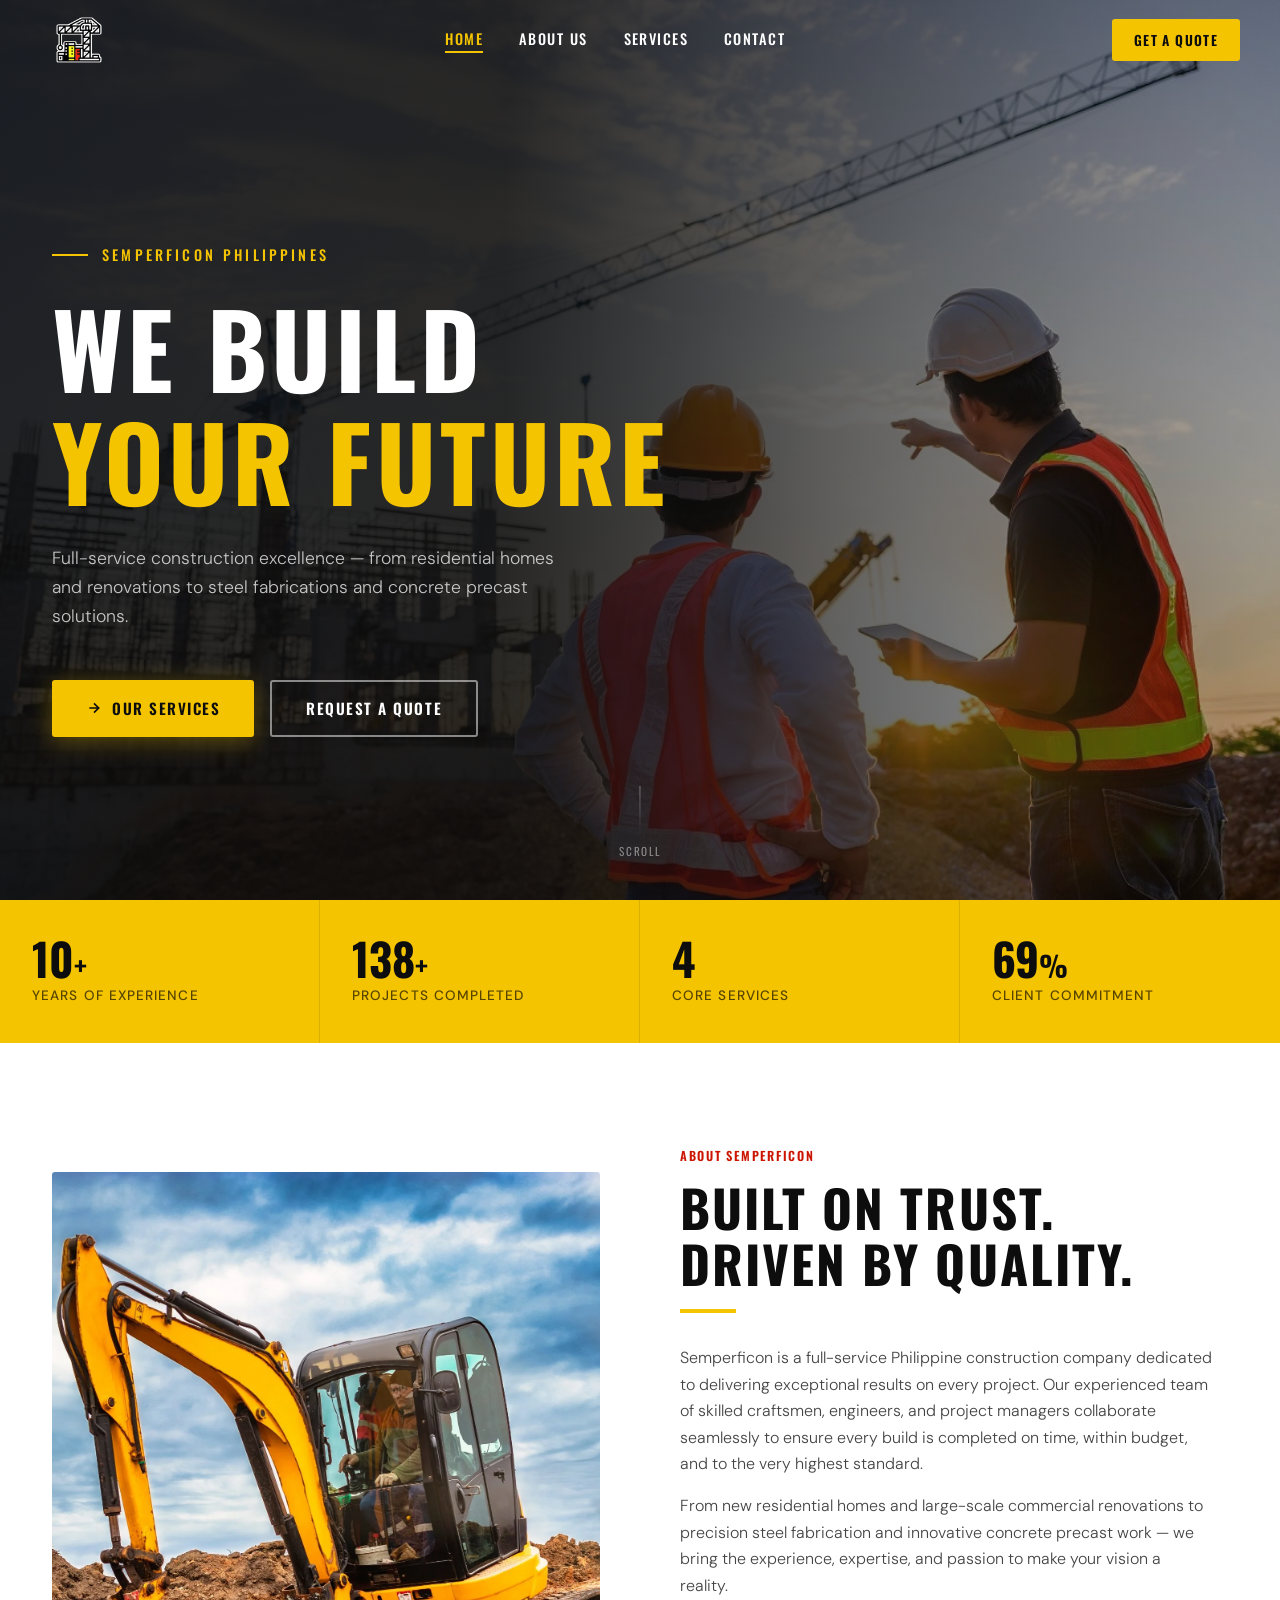
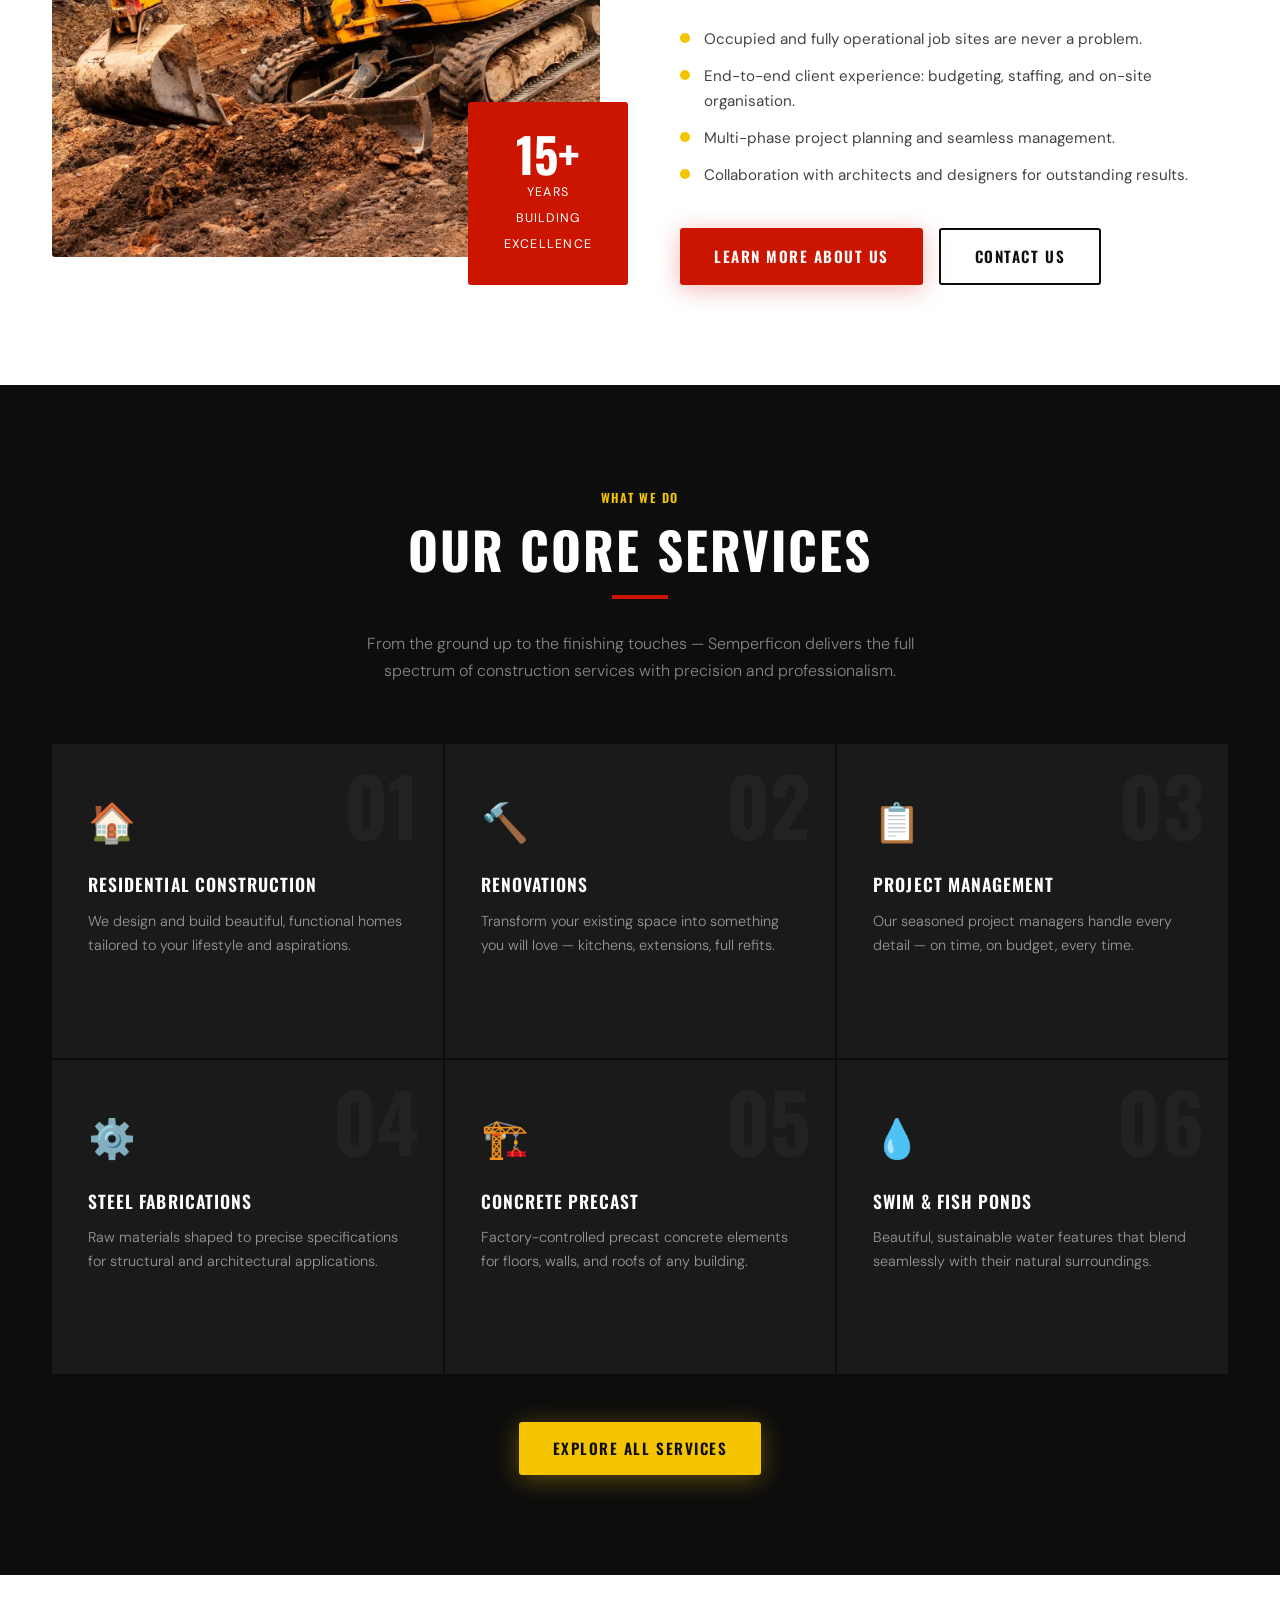
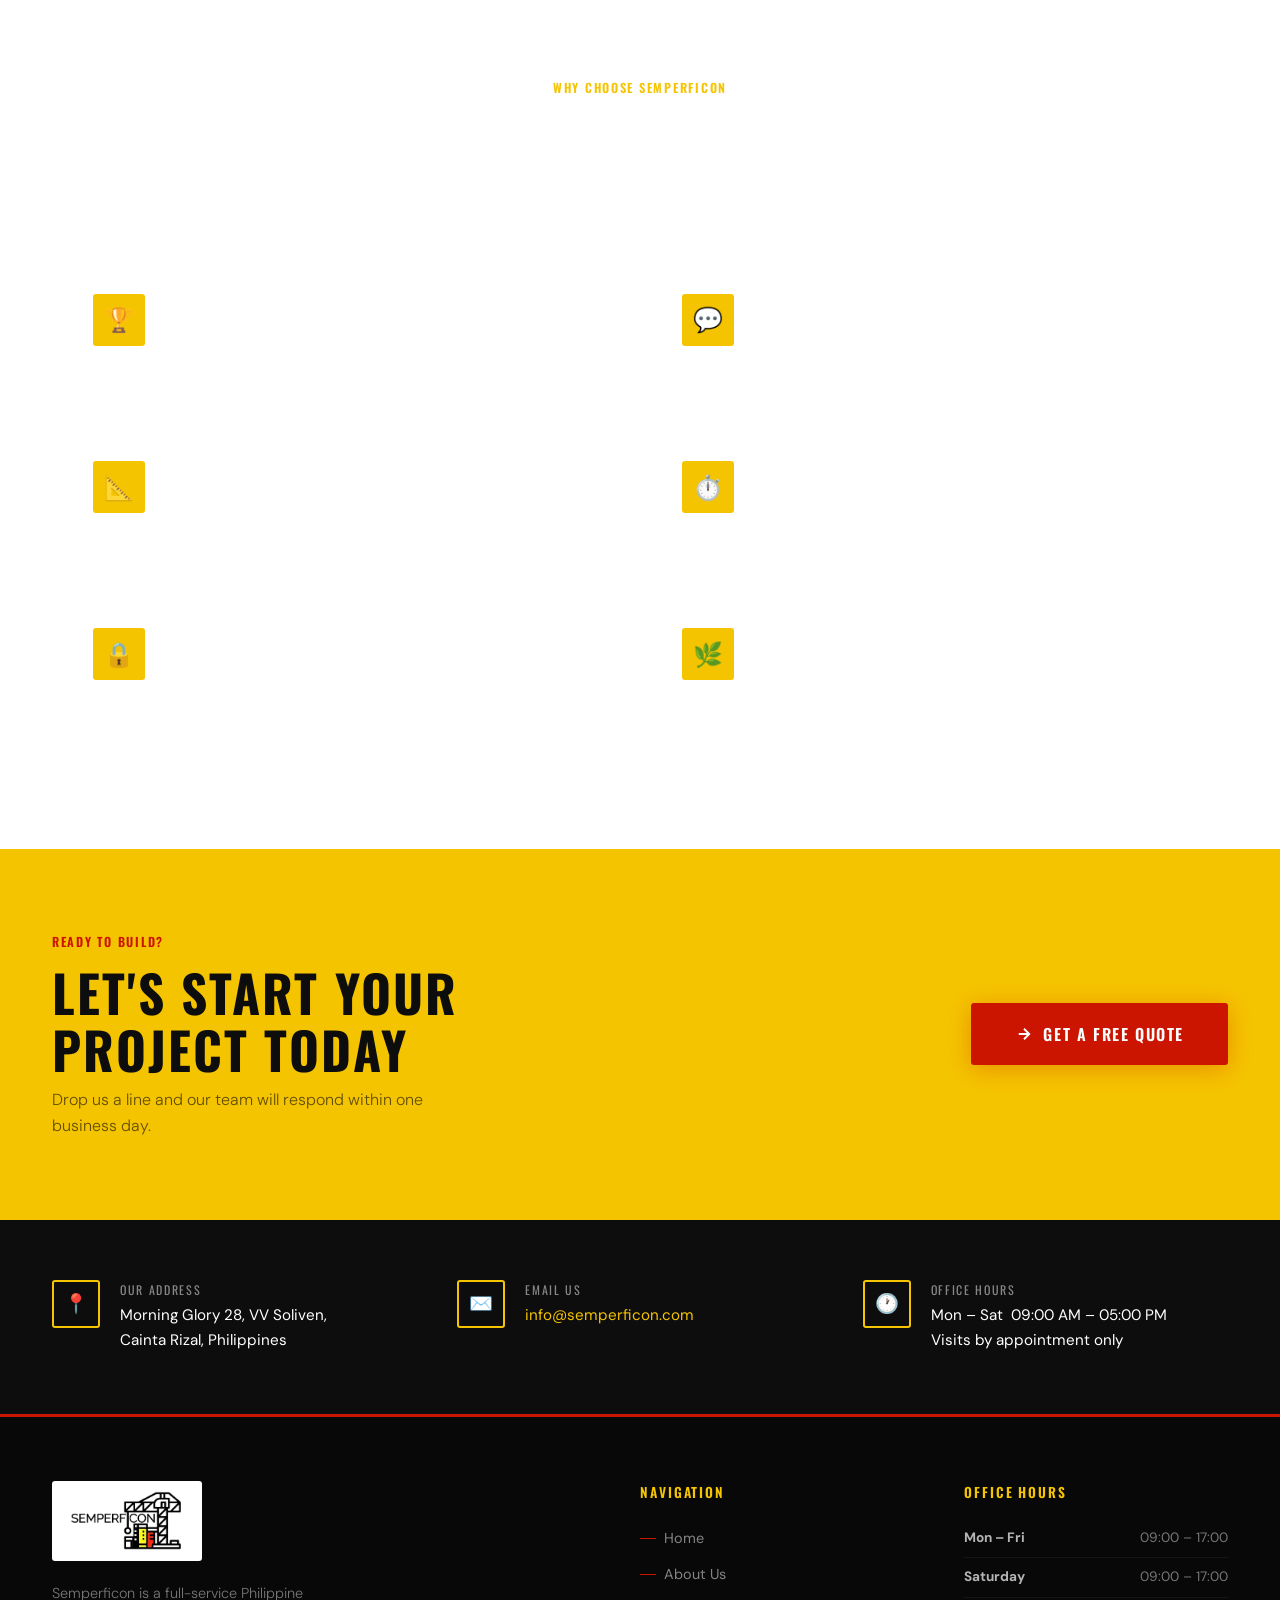
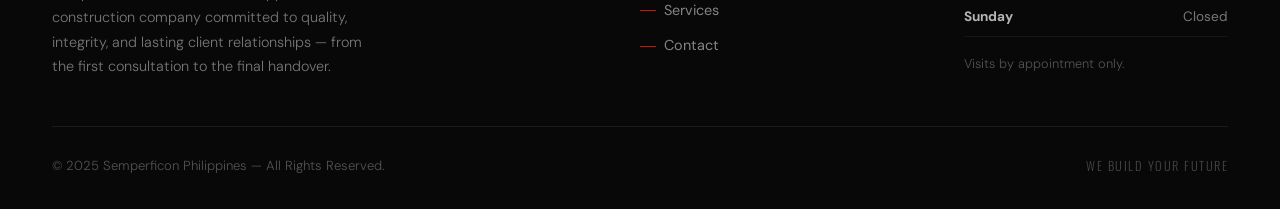
==== index.html @ f9b581bf "update" ====
<!DOCTYPE html>
<html lang="en">
<head>
  <meta charset="UTF-8" />
  <meta name="viewport" content="width=device-width, initial-scale=1.0" />
  <title>Semperficon — We Build Your Future</title>
  <meta name="description" content="Semperficon is a full-service construction company in the Philippines, specialising in residential construction, renovations, steel fabrications, concrete precast, and project management." />
    <link rel="icon" type="image/x-icon" href="assets/logo-small-black.png">
    <link rel="stylesheet" href="css/style.css" />
</head>
<body>

  <!-- ═══════════════════════════════════════════════════════
       NAVIGATION
  ════════════════════════════════════════════════════════ -->
  <nav class="nav" id="nav">
    <div class="nav__inner">
      <a href="index.html" class="nav__logo-wrap" aria-label="Semperficon Home">
        <img src="assets/logo.png" alt="Semperficon Logo" class="nav__logo" />
      </a>
      <ul class="nav__links">
        <li><a href="index.html"    class="nav__link active">Home</a></li>
        <li><a href="about.html"    class="nav__link">About Us</a></li>
        <li><a href="services.html" class="nav__link">Services</a></li>
        <li><a href="contact.html"  class="nav__link">Contact</a></li>
      </ul>
      <a href="contact.html" class="nav__cta">Get a Quote</a>
      <button class="nav__hamburger" aria-label="Toggle menu">
        <span></span><span></span><span></span>
      </button>
    </div>
  </nav>

  <!-- Mobile menu -->
  <div class="nav__mobile">
    <a href="index.html"    class="nav__link">Home</a>
    <a href="about.html"    class="nav__link">About Us</a>
    <a href="services.html" class="nav__link">Services</a>
    <a href="contact.html"  class="nav__link">Contact</a>
    <a href="contact.html"  class="nav__cta">Get a Quote</a>
  </div>

  <!-- ═══════════════════════════════════════════════════════
       HERO
  ════════════════════════════════════════════════════════ -->
  <section class="hero" id="home">
    <div class="hero__accent"></div>
    <div class="hero__bg"></div>
    <div class="container hero__content">
      <p class="hero__eyebrow">Semperficon Philippines</p>
      <h1>We Build<br /><em>Your Future</em></h1>
      <p class="hero__sub">
        Full-service construction excellence — from residential homes and renovations
        to steel fabrications and concrete precast solutions.
      </p>
      <div class="hero__actions">
        <a href="services.html" class="btn btn--yellow">
          <svg width="16" height="16" viewBox="0 0 24 24" fill="none" stroke="currentColor" stroke-width="2.5"><path d="M5 12h14M12 5l7 7-7 7"/></svg>
          Our Services
        </a>
        <a href="contact.html" class="btn btn--outline">Request a Quote</a>
      </div>
    </div>
    <div class="hero__scroll">
      <div class="hero__scroll-line"></div>
      Scroll
    </div>
  </section>

  <!-- ═══════════════════════════════════════════════════════
       STATS BAR
  ════════════════════════════════════════════════════════ -->
  <div class="stats">
    <div class="stats__inner">
      <div class="stats__item">
        <div class="stats__num" data-count="15" data-suffix="+">15<span>+</span></div>
        <div class="stats__label">Years of Experience</div>
      </div>
      <div class="stats__item">
        <div class="stats__num" data-count="200" data-suffix="+">200<span>+</span></div>
        <div class="stats__label">Projects Completed</div>
      </div>
      <div class="stats__item">
        <div class="stats__num" data-count="6" data-suffix="">6<span></span></div>
        <div class="stats__label">Core Services</div>
      </div>
      <div class="stats__item">
        <div class="stats__num" data-count="100" data-suffix="%">100<span>%</span></div>
        <div class="stats__label">Client Commitment</div>
      </div>
    </div>
  </div>

  <!-- ═══════════════════════════════════════════════════════
       ABOUT INTRO
  ════════════════════════════════════════════════════════ -->
  <section class="section bg-white">
    <div class="container">
      <div class="about-intro">
        <div class="about-intro__img-wrap fade-up">
          <img
            src="assets/trust-quality.webp?w=700&q=80"
            alt="Semperficon construction site"
            class="about-intro__img"
          />
          <div class="about-intro__badge">
            <strong>15+</strong>
            <span>Years building excellence</span>
          </div>
        </div>
        <div class="about-intro__content fade-up fade-up-delay-2">
          <span class="label">About Semperficon</span>
          <h2>Built on Trust.<br />Driven by Quality.</h2>
          <div class="divider"></div>
          <p>
            Semperficon is a full-service Philippine construction company dedicated to delivering
            exceptional results on every project. Our experienced team of skilled craftsmen,
            engineers, and project managers collaborate seamlessly to ensure every build is
            completed on time, within budget, and to the very highest standard.
          </p>
          <p style="margin-top:16px;">
            From new residential homes and large-scale commercial renovations to precision steel
            fabrication and innovative concrete precast work — we bring the experience, expertise,
            and passion to make your vision a reality.
          </p>
          <ul class="about-intro__list">
            <li>Occupied and fully operational job sites are never a problem.</li>
            <li>End-to-end client experience: budgeting, staffing, and on-site organisation.</li>
            <li>Multi-phase project planning and seamless management.</li>
            <li>Collaboration with architects and designers for outstanding results.</li>
          </ul>
          <div style="margin-top:40px; display:flex; gap:16px; flex-wrap:wrap;">
            <a href="about.html" class="btn btn--red">Learn More About Us</a>
            <a href="contact.html" class="btn btn--outline-dark">Contact Us</a>
          </div>
        </div>
      </div>
    </div>
  </section>

  <!-- ═══════════════════════════════════════════════════════
       SERVICES PREVIEW
  ════════════════════════════════════════════════════════ -->
  <section class="section bg-black" id="services">
    <div class="container">
      <div class="text-center fade-up">
        <span class="label label--yellow">What We Do</span>
        <h2 class="text-white">Our Core Services</h2>
        <div class="divider divider--center" style="background:var(--red);"></div>
        <p style="max-width:560px; margin:0 auto; color:rgba(255,255,255,.5);">
          From the ground up to the finishing touches — Semperficon delivers the full
          spectrum of construction services with precision and professionalism.
        </p>
      </div>
      <div class="services-grid">
        <a href="services.html#residential" class="service-card fade-up fade-up-delay-1">
          <span class="service-card__num">01</span>
          <span class="service-card__icon">🏠</span>
          <h4>Residential Construction</h4>
          <p>We design and build beautiful, functional homes tailored to your lifestyle and aspirations.</p>
          <div class="service-card__arrow">View Service →</div>
        </a>
        <a href="services.html#renovations" class="service-card fade-up fade-up-delay-2">
          <span class="service-card__num">02</span>
          <span class="service-card__icon">🔨</span>
          <h4>Renovations</h4>
          <p>Transform your existing space into something you will love — kitchens, extensions, full refits.</p>
          <div class="service-card__arrow">View Service →</div>
        </a>
        <a href="services.html#management" class="service-card fade-up fade-up-delay-3">
          <span class="service-card__num">03</span>
          <span class="service-card__icon">📋</span>
          <h4>Project Management</h4>
          <p>Our seasoned project managers handle every detail — on time, on budget, every time.</p>
          <div class="service-card__arrow">View Service →</div>
        </a>
        <a href="services.html#steel" class="service-card fade-up fade-up-delay-1">
          <span class="service-card__num">04</span>
          <span class="service-card__icon">⚙️</span>
          <h4>Steel Fabrications</h4>
          <p>Raw materials shaped to precise specifications for structural and architectural applications.</p>
          <div class="service-card__arrow">View Service →</div>
        </a>
        <a href="services.html#precast" class="service-card fade-up fade-up-delay-2">
          <span class="service-card__num">05</span>
          <span class="service-card__icon">🏗️</span>
          <h4>Concrete Precast</h4>
          <p>Factory-controlled precast concrete elements for floors, walls, and roofs of any building.</p>
          <div class="service-card__arrow">View Service →</div>
        </a>
        <a href="services.html#ponds" class="service-card fade-up fade-up-delay-3">
          <span class="service-card__num">06</span>
          <span class="service-card__icon">💧</span>
          <h4>Swim &amp; Fish Ponds</h4>
          <p>Beautiful, sustainable water features that blend seamlessly with their natural surroundings.</p>
          <div class="service-card__arrow">View Service →</div>
        </a>
      </div>
      <div class="text-center" style="margin-top:48px;">
        <a href="services.html" class="btn btn--yellow">Explore All Services</a>
      </div>
    </div>
  </section>

  <!-- ═══════════════════════════════════════════════════════
       WHY CHOOSE US
  ════════════════════════════════════════════════════════ -->
  <section class="section why" id="why">
    <div class="why__bg"></div>
    <div class="container why__inner">
      <div class="text-center fade-up">
        <span class="label label--yellow">Why Choose Semperficon</span>
        <h2 class="text-white">The Semperficon Difference</h2>
        <div class="divider divider--center divider--white"></div>
      </div>
      <div class="why__grid">
        <div class="why__item fade-up fade-up-delay-1">
          <div class="why__icon">🏆</div>
          <div class="why__text">
            <h4>Proven Track Record</h4>
            <p>Over 15 years and 200+ successfully completed projects across the Philippines speak louder than any promise.</p>
          </div>
        </div>
        <div class="why__item fade-up fade-up-delay-2">
          <div class="why__icon">💬</div>
          <div class="why__text">
            <h4>Seamless Communication</h4>
            <p>We stay in constant contact from first consultation to final handover — you are never left in the dark.</p>
          </div>
        </div>
        <div class="why__item fade-up fade-up-delay-3">
          <div class="why__icon">📐</div>
          <div class="why__text">
            <h4>Design Collaboration</h4>
            <p>We work closely with your architects and designers to produce structures that are as beautiful as they are functional.</p>
          </div>
        </div>
        <div class="why__item fade-up fade-up-delay-4">
          <div class="why__icon">⏱️</div>
          <div class="why__text">
            <h4>On Time &amp; On Budget</h4>
            <p>Rigorous planning and project control means deadlines and budgets are targets we consistently hit.</p>
          </div>
        </div>
        <div class="why__item fade-up fade-up-delay-1">
          <div class="why__icon">🔒</div>
          <div class="why__text">
            <h4>Safety First, Always</h4>
            <p>Every site operates under strict safety protocols to protect our workers, clients, and the public at all times.</p>
          </div>
        </div>
        <div class="why__item fade-up fade-up-delay-2">
          <div class="why__icon">🌿</div>
          <div class="why__text">
            <h4>Sustainable Approach</h4>
            <p>We incorporate environmentally conscious practices and materials wherever possible for a better tomorrow.</p>
          </div>
        </div>
      </div>
    </div>
  </section>

  <!-- ═══════════════════════════════════════════════════════
       CTA BANNER
  ════════════════════════════════════════════════════════ -->
  <section class="cta-banner">
    <div class="container cta-banner__inner">
      <div class="fade-up">
        <span class="label" style="color:var(--red);">Ready to Build?</span>
        <h2>Let's Start Your<br />Project Today</h2>
        <p>Drop us a line and our team will respond within one business day.</p>
      </div>
      <div class="fade-up fade-up-delay-2">
        <a href="contact.html" class="btn btn--red" style="font-size:1rem; padding:18px 44px;">
          <svg width="18" height="18" viewBox="0 0 24 24" fill="none" stroke="currentColor" stroke-width="2.5"><path d="M5 12h14M12 5l7 7-7 7"/></svg>
          Get a Free Quote
        </a>
      </div>
    </div>
  </section>

  <!-- ═══════════════════════════════════════════════════════
       CONTACT STRIP
  ════════════════════════════════════════════════════════ -->
  <div class="contact-strip">
    <div class="container">
      <div class="contact-strip__grid">
        <div class="contact-strip__item fade-up">
          <div class="contact-strip__icon">📍</div>
          <div>
            <div class="contact-strip__label">Our Address</div>
            <div class="contact-strip__value">Morning Glory 28, VV Soliven,<br />Cainta Rizal, Philippines</div>
          </div>
        </div>
        <div class="contact-strip__item fade-up fade-up-delay-2">
          <div class="contact-strip__icon">✉️</div>
          <div>
            <div class="contact-strip__label">Email Us</div>
            <div class="contact-strip__value">
              <a href="mailto:info@semperficon.com" style="color:var(--yellow);">info@semperficon.com</a>
            </div>
          </div>
        </div>
        <div class="contact-strip__item fade-up fade-up-delay-4">
          <div class="contact-strip__icon">🕐</div>
          <div>
            <div class="contact-strip__label">Office Hours</div>
            <div class="contact-strip__value">Mon – Sat &nbsp;09:00 AM – 05:00 PM<br />Visits by appointment only</div>
          </div>
        </div>
      </div>
    </div>
  </div>

  <!-- ═══════════════════════════════════════════════════════
       FOOTER
  ════════════════════════════════════════════════════════ -->
  <footer class="footer">
    <div class="container">
      <div class="footer__main">
        <div>
          <div class="footer__logo-wrap">
              <img src="assets/logo-big-white.png" alt="Semperficon" class="footer__logo" />
          </div>
          <p class="footer__desc">
            Semperficon is a full-service Philippine construction company committed to quality,
            integrity, and lasting client relationships — from the first consultation to the
            final handover.
          </p>
        </div>
        <div>
          <div class="footer__heading">Navigation</div>
          <ul class="footer__links">
            <li><a href="index.html">Home</a></li>
            <li><a href="about.html">About Us</a></li>
            <li><a href="services.html">Services</a></li>
            <li><a href="contact.html">Contact</a></li>
          </ul>
        </div>
        <div>
          <div class="footer__heading">Office Hours</div>
          <div class="footer__hours">
            <div class="footer__hour-row"><strong>Mon – Fri</strong><span>09:00 – 17:00</span></div>
            <div class="footer__hour-row"><strong>Saturday</strong><span>09:00 – 17:00</span></div>
            <div class="footer__hour-row"><strong>Sunday</strong><span class="closed">Closed</span></div>
          </div>
          <p style="margin-top:16px; font-size:0.8rem; color:rgba(255,255,255,.3);">
            Visits by appointment only.
          </p>
        </div>
      </div>
      <div class="footer__bottom">
        <p class="footer__copy">© 2025 Semperficon Philippines — All Rights Reserved.</p>
        <p class="footer__tagline">We Build Your Future</p>
      </div>
    </div>
  </footer>

  <script src="js/script.js"></script>
</body>
</html>
---- css/style.css ----
/* ============================================================
   SEMPERFICON v4 — Global Stylesheet
   Color palette: Black · Yellow · Red
   ============================================================ */

@import url('https://fonts.googleapis.com/css2?family=Oswald:wght@400;500;600;700&family=DM+Sans:ital,wght@0,300;0,400;0,500;0,600;1,400&display=swap');

/* ── CSS Variables ─────────────────────────────────────────── */
:root {
  --black:      #0d0d0d;
  --black-soft: #1a1a1a;
  --yellow:     #f5c400;
  --yellow-dk:  #d4a800;
  --red:        #cc1500;
  --red-dk:     #aa1100;
  --white:      #ffffff;
  --off-white:  #f7f6f3;
  --gray-lt:    #ebebeb;
  --gray:       #888888;
  --gray-dk:    #444444;

  --font-head: 'Oswald', sans-serif;
  --font-body: 'DM Sans', sans-serif;

  --nav-h: 80px;
  --radius: 3px;
  --transition: 0.28s ease;
  --shadow: 0 8px 40px rgba(0,0,0,.13);
  --shadow-lg: 0 20px 60px rgba(0,0,0,.18);
}

/* ── Reset & Base ──────────────────────────────────────────── */
*, *::before, *::after { box-sizing: border-box; margin: 0; padding: 0; }
html { scroll-behavior: smooth; font-size: 16px; }
body {
  font-family: var(--font-body);
  color: var(--black);
  background: var(--white);
  line-height: 1.65;
  overflow-x: hidden;
}
img { display: block; max-width: 100%; }
a { color: inherit; text-decoration: none; }
ul { list-style: none; }
button { cursor: pointer; border: none; background: none; font-family: inherit; }

/* ── Typography ────────────────────────────────────────────── */
h1, h2, h3, h4, h5 {
  font-family: var(--font-head);
  text-transform: uppercase;
  letter-spacing: 0.04em;
  line-height: 1.1;
}
h1 { font-size: clamp(3rem, 8vw, 7rem); font-weight: 700; }
h2 { font-size: clamp(2rem, 4vw, 3.2rem); font-weight: 700; }
h3 { font-size: clamp(1.4rem, 2.5vw, 2rem); font-weight: 600; }
h4 { font-size: 1.15rem; font-weight: 600; }
p  { font-size: 1rem; font-weight: 300; color: var(--gray-dk); }

/* ── Utility ───────────────────────────────────────────────── */
.container {
  width: 100%;
  max-width: 1240px;
  margin: 0 auto;
  padding: 0 32px;
}
.section { padding: 100px 0; }
.section--sm { padding: 60px 0; }
.section--lg { padding: 140px 0; }
.bg-black   { background: var(--black); }
.bg-yellow  { background: var(--yellow); }
.bg-off     { background: var(--off-white); }
.text-white { color: var(--white) !important; }
.text-yellow{ color: var(--yellow) !important; }
.text-red   { color: var(--red) !important; }
.text-center{ text-align: center; }
.label {
  display: inline-block;
  font-family: var(--font-head);
  font-size: 0.78rem;
  font-weight: 600;
  letter-spacing: 0.14em;
  text-transform: uppercase;
  color: var(--red);
  margin-bottom: 12px;
}
.label--yellow { color: var(--yellow); }
.label--white  { color: rgba(255,255,255,.55); }
.divider {
  width: 56px;
  height: 4px;
  background: var(--yellow);
  display: block;
  margin: 18px 0 32px;
}
.divider--red   { background: var(--red); }
.divider--white { background: rgba(255,255,255,.35); }
.divider--center { margin-left: auto; margin-right: auto; }

/* ── Buttons ───────────────────────────────────────────────── */
.btn {
  display: inline-flex;
  align-items: center;
  gap: 10px;
  font-family: var(--font-head);
  font-size: 0.95rem;
  font-weight: 600;
  letter-spacing: 0.1em;
  text-transform: uppercase;
  padding: 14px 34px;
  border-radius: var(--radius);
  transition: transform var(--transition), box-shadow var(--transition), background var(--transition), color var(--transition);
}
.btn:hover { transform: translateY(-2px); }
.btn--yellow {
  background: var(--yellow);
  color: var(--black);
  box-shadow: 0 4px 24px rgba(245,196,0,.35);
}
.btn--yellow:hover {
  background: var(--yellow-dk);
  box-shadow: 0 8px 32px rgba(245,196,0,.5);
}
.btn--red {
  background: var(--red);
  color: var(--white);
  box-shadow: 0 4px 24px rgba(204,21,0,.3);
}
.btn--red:hover {
  background: var(--red-dk);
  box-shadow: 0 8px 32px rgba(204,21,0,.45);
}
.btn--outline {
  background: transparent;
  color: var(--white);
  border: 2px solid rgba(255,255,255,.5);
}
.btn--outline:hover {
  border-color: var(--yellow);
  color: var(--yellow);
}
.btn--outline-dark {
  background: transparent;
  color: var(--black);
  border: 2px solid var(--black);
}
.btn--outline-dark:hover {
  background: var(--black);
  color: var(--white);
}
.btn svg { flex-shrink: 0; }

/* ── Navigation ────────────────────────────────────────────── */
.nav {
  position: fixed;
  top: 0; left: 0; right: 0;
  z-index: 1000;
  height: var(--nav-h);
  transition: background var(--transition), box-shadow var(--transition), height var(--transition);
}
.nav.scrolled {
  background: var(--white);
  box-shadow: 0 2px 24px rgba(0,0,0,.1);
  height: 68px;
}
/*.nav.scrolled .nav__logo-wrap { background: var(--white); }*/

.nav__inner {
  display: flex;
  align-items: center;
  justify-content: space-between;
  height: 100%;
  padding: 0 40px;
}
.nav__logo-wrap {
  /*background: var(--white);*/
  padding: 8px 16px;
  border-radius: var(--radius);
  display: flex;
  align-items: center;
  transition: background var(--transition);
}
.nav__logo {
  height: 46px;
  width: auto;
}
.nav__links {
  display: flex;
  align-items: center;
  gap: 36px;
}
.nav__link {
  font-family: var(--font-head);
  font-size: 0.9rem;
  font-weight: 500;
  letter-spacing: 0.1em;
  text-transform: uppercase;
  color: var(--white);
  position: relative;
  transition: color var(--transition);
}
.nav__link::after {
  content: '';
  position: absolute;
  bottom: -4px; left: 0;
  width: 0; height: 2px;
  background: var(--yellow);
  transition: width var(--transition);
}
.nav__link:hover, .nav__link.active { color: var(--yellow); }
.nav__link:hover::after, .nav__link.active::after { width: 100%; }
.nav.scrolled .nav__link { color: var(--black); }
.nav.scrolled .nav__link:hover,
.nav.scrolled .nav__link.active { color: var(--red); }
.nav.scrolled .nav__link::after { background: var(--red); }

.nav__cta {
  font-family: var(--font-head);
  font-size: 0.85rem;
  font-weight: 600;
  letter-spacing: 0.1em;
  text-transform: uppercase;
  background: var(--yellow);
  color: var(--black);
  padding: 10px 22px;
  border-radius: var(--radius);
  transition: background var(--transition), transform var(--transition);
}
.nav__cta:hover { background: var(--yellow-dk); transform: translateY(-1px); }
.nav.scrolled .nav__cta { background: var(--red); color: var(--white); }
.nav.scrolled .nav__cta:hover { background: var(--red-dk); }

/* Hamburger */
.nav__hamburger {
  display: none;
  flex-direction: column;
  gap: 5px;
  padding: 6px;
  cursor: pointer;
}
.nav__hamburger span {
  display: block;
  width: 26px; height: 2px;
  background: var(--white);
  border-radius: 2px;
  transition: transform var(--transition), opacity var(--transition), background var(--transition);
}
.nav.scrolled .nav__hamburger span { background: var(--black); }
.nav__hamburger.open span:nth-child(1) { transform: translateY(7px) rotate(45deg); }
.nav__hamburger.open span:nth-child(2) { opacity: 0; }
.nav__hamburger.open span:nth-child(3) { transform: translateY(-7px) rotate(-45deg); }

/* Mobile menu */
.nav__mobile {
  display: none;
  position: fixed;
  top: var(--nav-h);
  left: 0; right: 0;
  background: var(--black);
  padding: 32px 40px;
  flex-direction: column;
  gap: 24px;
  border-top: 3px solid var(--yellow);
  box-shadow: 0 20px 40px rgba(0,0,0,.4);
}
.nav__mobile.open { display: flex; }
.nav__mobile .nav__link { color: var(--white); font-size: 1.1rem; }
.nav__mobile .nav__link::after { background: var(--yellow); }
.nav__mobile .nav__cta {
  background: var(--yellow);
  color: var(--black);
  text-align: center;
  padding: 14px;
}

/* ── Hero ──────────────────────────────────────────────────── */
.hero {
  position: relative;
  min-height: 100vh;
  display: flex;
  align-items: center;
  overflow: hidden;
  background: var(--black);
}
.hero__bg {
  position: absolute;
  inset: 0;
  background-image:
    linear-gradient(to right, rgba(13,13,13,.88) 40%, rgba(13,13,13,.55) 75%, rgba(13,13,13,.3) 100%),
    url('../assets/we-build-your-future.webp?w=1600&q=80');
  background-size: cover;
  background-position: center;
  transform: scale(1.05);
  animation: zoomBg 18s ease-in-out infinite alternate;
}
@keyframes zoomBg {
  from { transform: scale(1.05); }
  to   { transform: scale(1.0); }
}
.hero__accent {
  position: absolute;
  left: 0; top: 0; bottom: 0;
  width: 6px;
  background: linear-gradient(to bottom, var(--yellow) 0%, var(--red) 100%);
}
.hero__content {
  position: relative;
  z-index: 2;
  padding-top: var(--nav-h);
}
.hero__eyebrow {
  font-family: var(--font-head);
  font-size: 0.9rem;
  font-weight: 500;
  letter-spacing: 0.22em;
  text-transform: uppercase;
  color: var(--yellow);
  display: flex;
  align-items: center;
  gap: 14px;
  margin-bottom: 24px;
  opacity: 0;
  animation: fadeUp 0.7s 0.3s ease forwards;
}
.hero__eyebrow::before {
  content: '';
  display: inline-block;
  width: 36px; height: 2px;
  background: var(--yellow);
}
.hero h1 {
  color: var(--white);
  max-width: 780px;
  opacity: 0;
  animation: fadeUp 0.7s 0.5s ease forwards;
}
.hero h1 em {
  font-style: normal;
  color: var(--yellow);
}
.hero__sub {
  margin: 28px 0 48px;
  max-width: 520px;
  font-size: 1.1rem;
  font-weight: 300;
  color: rgba(255,255,255,.75);
  opacity: 0;
  animation: fadeUp 0.7s 0.7s ease forwards;
}
.hero__actions {
  display: flex;
  gap: 16px;
  flex-wrap: wrap;
  opacity: 0;
  animation: fadeUp 0.7s 0.9s ease forwards;
}
.hero__scroll {
  position: absolute;
  bottom: 40px; left: 50%;
  transform: translateX(-50%);
  display: flex;
  flex-direction: column;
  align-items: center;
  gap: 8px;
  color: rgba(255,255,255,.45);
  font-family: var(--font-head);
  font-size: 0.7rem;
  letter-spacing: 0.15em;
  text-transform: uppercase;
  animation: bounce 2s ease-in-out infinite;
  z-index: 2;
}
.hero__scroll-line {
  width: 1px; height: 48px;
  background: linear-gradient(to bottom, rgba(255,255,255,.4), transparent);
}
@keyframes bounce {
  0%, 100% { transform: translateX(-50%) translateY(0); }
  50% { transform: translateX(-50%) translateY(8px); }
}

/* ── Stats Bar ─────────────────────────────────────────────── */
.stats {
  background: var(--yellow);
  padding: 0;
}
.stats__inner {
  display: grid;
  grid-template-columns: repeat(4, 1fr);
}
.stats__item {
  padding: 36px 32px;
  border-right: 1px solid rgba(0,0,0,.1);
  display: flex;
  flex-direction: column;
  gap: 4px;
  transition: background var(--transition);
}
.stats__item:last-child { border-right: none; }
.stats__item:hover { background: var(--yellow-dk); }
.stats__num {
  font-family: var(--font-head);
  font-size: 2.8rem;
  font-weight: 700;
  color: var(--black);
  line-height: 1;
}
.stats__num span { font-size: 1.8rem; }
.stats__label {
  font-size: 0.85rem;
  font-weight: 500;
  color: rgba(0,0,0,.65);
  text-transform: uppercase;
  letter-spacing: 0.08em;
}

/* ── About Section ─────────────────────────────────────────── */
.about-intro {
  display: grid;
  grid-template-columns: 1fr 1fr;
  gap: 80px;
  align-items: center;
}
.about-intro__img-wrap {
  position: relative;
}
.about-intro__img {
  width: 100%;
  aspect-ratio: 4/5;
  object-fit: cover;
  border-radius: var(--radius);
}
.about-intro__badge {
  position: absolute;
  bottom: -28px; right: -28px;
  background: var(--red);
  color: var(--white);
  padding: 28px;
  text-align: center;
  border-radius: var(--radius);
  width: 160px;
}
.about-intro__badge strong {
  display: block;
  font-family: var(--font-head);
  font-size: 3rem;
  font-weight: 700;
  line-height: 1;
}
.about-intro__badge span {
  font-size: 0.78rem;
  text-transform: uppercase;
  letter-spacing: 0.1em;
}
.about-intro__content { padding-right: 16px; }
.about-intro__list {
  margin-top: 28px;
  display: flex;
  flex-direction: column;
  gap: 12px;
}
.about-intro__list li {
  display: flex;
  align-items: flex-start;
  gap: 14px;
  font-size: 0.95rem;
  color: var(--gray-dk);
}
.about-intro__list li::before {
  content: '';
  flex-shrink: 0;
  width: 10px; height: 10px;
  background: var(--yellow);
  border-radius: 50%;
  margin-top: 6px;
}

/* ── Services ──────────────────────────────────────────────── */
.services-grid {
  display: grid;
  grid-template-columns: repeat(3, 1fr);
  gap: 2px;
  margin-top: 60px;
}
.service-card {
  background: var(--black-soft);
  padding: 48px 36px;
  position: relative;
  overflow: hidden;
  transition: background var(--transition);
  cursor: pointer;
}
.service-card::before {
  content: '';
  position: absolute;
  bottom: 0; left: 0;
  width: 100%; height: 3px;
  background: var(--yellow);
  transform: scaleX(0);
  transform-origin: left;
  transition: transform var(--transition);
}
.service-card:hover { background: #222; }
.service-card:hover::before { transform: scaleX(1); }
.service-card__icon {
  font-size: 2.4rem;
  margin-bottom: 20px;
  display: block;
}
.service-card__num {
  position: absolute;
  top: 20px; right: 24px;
  font-family: var(--font-head);
  font-size: 5rem;
  font-weight: 700;
  color: rgba(255,255,255,.04);
  line-height: 1;
  user-select: none;
}
.service-card h4 {
  color: var(--white);
  font-size: 1.1rem;
  font-family: var(--font-head);
  letter-spacing: 0.06em;
  text-transform: uppercase;
  margin-bottom: 14px;
}
.service-card p {
  color: rgba(255,255,255,.55);
  font-size: 0.9rem;
  line-height: 1.7;
}
.service-card__arrow {
  margin-top: 28px;
  display: inline-flex;
  align-items: center;
  gap: 8px;
  font-family: var(--font-head);
  font-size: 0.8rem;
  letter-spacing: 0.12em;
  text-transform: uppercase;
  color: var(--yellow);
  opacity: 0;
  transform: translateY(6px);
  transition: opacity var(--transition), transform var(--transition);
}
.service-card:hover .service-card__arrow { opacity: 1; transform: translateY(0); }

/* ── Why Choose Us ─────────────────────────────────────────── */
.why {
  position: relative;
  overflow: hidden;
}
.why__bg {
  position: absolute;
  inset: 0;
  background-image:
    linear-gradient(rgba(13,13,13,.91), rgba(13,13,13,.91)),
    url('../assets/semperficon-difference.webp?w=1400&q=80');
  background-size: cover;
  background-position: center;
  background-attachment: fixed;
}
.why__inner { position: relative; z-index: 1; }
.why__grid {
  display: grid;
  grid-template-columns: repeat(2, 1fr);
  gap: 2px;
  margin-top: 60px;
}
.why__item {
  background: rgba(255,255,255,.04);
  padding: 44px 40px;
  display: flex;
  gap: 24px;
  border: 1px solid rgba(255,255,255,.06);
  transition: background var(--transition), border-color var(--transition);
}
.why__item:hover {
  background: rgba(245,196,0,.07);
  border-color: rgba(245,196,0,.2);
}
.why__icon {
  flex-shrink: 0;
  width: 52px; height: 52px;
  background: var(--yellow);
  border-radius: var(--radius);
  display: flex;
  align-items: center;
  justify-content: center;
  font-size: 1.5rem;
}
.why__text h4 {
  color: var(--white);
  font-family: var(--font-head);
  font-size: 1rem;
  letter-spacing: 0.08em;
  text-transform: uppercase;
  margin-bottom: 10px;
}
.why__text p {
  color: rgba(255,255,255,.5);
  font-size: 0.9rem;
}

/* ── CTA Banner ────────────────────────────────────────────── */
.cta-banner {
  background: var(--yellow);
  padding: 80px 0;
}
.cta-banner__inner {
  display: flex;
  align-items: center;
  justify-content: space-between;
  gap: 40px;
}
.cta-banner h2 { color: var(--black); }
.cta-banner p { color: rgba(0,0,0,.6); max-width: 420px; margin-top: 10px; }

/* ── Contact Strip ─────────────────────────────────────────── */
.contact-strip {
  background: var(--black);
  padding: 60px 0;
}
.contact-strip__grid {
  display: grid;
  grid-template-columns: repeat(3, 1fr);
  gap: 40px;
}
.contact-strip__item {
  display: flex;
  align-items: flex-start;
  gap: 20px;
}
.contact-strip__icon {
  flex-shrink: 0;
  width: 48px; height: 48px;
  border: 2px solid var(--yellow);
  border-radius: var(--radius);
  display: flex;
  align-items: center;
  justify-content: center;
  font-size: 1.2rem;
  color: var(--yellow);
}
.contact-strip__label {
  font-family: var(--font-head);
  font-size: 0.75rem;
  letter-spacing: 0.14em;
  text-transform: uppercase;
  color: var(--gray);
  margin-bottom: 4px;
}
.contact-strip__value {
  color: var(--white);
  font-size: 0.95rem;
  font-weight: 400;
}

/* ── Footer ────────────────────────────────────────────────── */
.footer {
  background: #080808;
  padding: 64px 0 32px;
  border-top: 3px solid var(--red);
}
.footer__main {
  display: grid;
  grid-template-columns: 2fr 1fr 1fr;
  gap: 60px;
  padding-bottom: 48px;
  border-bottom: 1px solid rgba(255,255,255,.08);
}
.footer__logo-wrap {
  background: var(--white);
  padding: 10px 18px;
  border-radius: var(--radius);
  display: inline-flex;
  margin-bottom: 20px;
}
.footer__logo { height: 60px; width: auto; }
.footer__desc {
  color: rgba(255,255,255,.45);
  font-size: 0.9rem;
  max-width: 320px;
  line-height: 1.7;
}
.footer__heading {
  font-family: var(--font-head);
  font-size: 0.85rem;
  font-weight: 600;
  letter-spacing: 0.14em;
  text-transform: uppercase;
  color: var(--yellow);
  margin-bottom: 24px;
}
.footer__links { display: flex; flex-direction: column; gap: 12px; }
.footer__links a {
  color: rgba(255,255,255,.5);
  font-size: 0.9rem;
  transition: color var(--transition);
  display: flex;
  align-items: center;
  gap: 8px;
}
.footer__links a::before {
  content: '';
  width: 16px; height: 1px;
  background: var(--red);
  flex-shrink: 0;
  transition: width var(--transition);
}
.footer__links a:hover { color: var(--white); }
.footer__links a:hover::before { width: 24px; }
.footer__hours { display: flex; flex-direction: column; gap: 8px; }
.footer__hour-row {
  display: flex;
  justify-content: space-between;
  font-size: 0.85rem;
  color: rgba(255,255,255,.45);
  padding-bottom: 8px;
  border-bottom: 1px solid rgba(255,255,255,.05);
}
.footer__hour-row strong { color: rgba(255,255,255,.7); }
.footer__bottom {
  padding-top: 28px;
  display: flex;
  align-items: center;
  justify-content: space-between;
  gap: 20px;
}
.footer__copy {
  color: rgba(255,255,255,.3);
  font-size: 0.82rem;
}
.footer__tagline {
  font-family: var(--font-head);
  font-size: 0.78rem;
  letter-spacing: 0.12em;
  text-transform: uppercase;
  color: rgba(255,255,255,.25);
}

/* ── Page Hero (subpages) ──────────────────────────────────── */
.page-hero {
  background: var(--black);
  padding: 160px 0 90px;
  position: relative;
  overflow: hidden;
}
.page-hero__bg {
  position: absolute;
  inset: 0;
  background-size: cover;
  background-position: center;
  opacity: 0.18;
}
.page-hero__accent {
  position: absolute;
  left: 0; top: 0; bottom: 0;
  width: 6px;
  background: linear-gradient(to bottom, var(--yellow) 0%, var(--red) 100%);
}
.page-hero__content { position: relative; z-index: 1; }
.page-hero h1 { color: var(--white); }
.page-hero p {
  color: rgba(255,255,255,.6);
  max-width: 560px;
  margin-top: 20px;
  font-size: 1.1rem;
}
.breadcrumb {
  display: flex;
  align-items: center;
  gap: 10px;
  margin-bottom: 24px;
  font-size: 0.82rem;
  color: rgba(255,255,255,.4);
  font-family: var(--font-head);
  text-transform: uppercase;
  letter-spacing: 0.1em;
}
.breadcrumb a { color: var(--yellow); transition: color var(--transition); }
.breadcrumb a:hover { color: var(--white); }
.breadcrumb__sep { color: rgba(255,255,255,.2); }

/* ── Services Page ─────────────────────────────────────────── */
.services-list { display: flex; flex-direction: column; gap: 80px; }
.service-detail {
  display: grid;
  grid-template-columns: 1fr 1fr;
  gap: 70px;
  align-items: center;
}
.service-detail.reverse { direction: rtl; }
.service-detail.reverse > * { direction: ltr; }
.service-detail__img {
  width: 100%;
  aspect-ratio: 3/2;
  object-fit: cover;
  border-radius: var(--radius);
}
.service-detail__num {
  font-family: var(--font-head);
  font-size: 6rem;
  font-weight: 700;
  color: var(--gray-lt);
  line-height: 1;
  margin-bottom: -20px;
}
.service-detail h3 { margin-bottom: 16px; }
.service-detail p { font-size: 0.95rem; line-height: 1.8; }
.service-detail__tags {
  display: flex;
  flex-wrap: wrap;
  gap: 10px;
  margin-top: 24px;
}
.tag {
  background: var(--black);
  color: var(--white);
  font-family: var(--font-head);
  font-size: 0.75rem;
  letter-spacing: 0.1em;
  text-transform: uppercase;
  padding: 6px 14px;
  border-radius: var(--radius);
}

/* ── About Page ────────────────────────────────────────────── */
.values-grid {
  display: grid;
  grid-template-columns: repeat(3, 1fr);
  gap: 2px;
  margin-top: 60px;
}
.value-card {
  padding: 48px 36px;
  background: var(--off-white);
  border-top: 4px solid transparent;
  transition: border-color var(--transition), background var(--transition);
}
.value-card:hover { background: #f0efe9; border-color: var(--yellow); }
.value-card--red { border-top-color: var(--red); }
.value-card__icon { font-size: 2rem; margin-bottom: 16px; }
.value-card h4 {
  font-size: 1rem;
  margin-bottom: 12px;
  color: var(--black);
}
.value-card p { font-size: 0.88rem; }

.team-quote {
  background: var(--black);
  padding: 80px 0;
}
.team-quote blockquote {
  max-width: 800px;
  margin: 0 auto;
  text-align: center;
}
.team-quote blockquote p {
  font-family: var(--font-head);
  font-size: clamp(1.6rem, 3vw, 2.4rem);
  font-weight: 400;
  color: var(--white);
  line-height: 1.4;
  text-transform: uppercase;
  letter-spacing: 0.04em;
}
.team-quote blockquote p em {
  font-style: normal;
  color: var(--yellow);
}
.team-quote blockquote cite {
  display: block;
  margin-top: 24px;
  font-size: 0.85rem;
  font-style: normal;
  color: rgba(255,255,255,.4);
  letter-spacing: 0.1em;
  text-transform: uppercase;
  font-family: var(--font-head);
}

/* ── Contact Page ──────────────────────────────────────────── */
.contact-layout {
  display: grid;
  grid-template-columns: 1fr 1fr;
  gap: 80px;
  align-items: start;
}
.contact-info { display: flex; flex-direction: column; gap: 32px; }
.contact-info__item {
  display: flex;
  gap: 20px;
  padding: 28px;
  background: var(--off-white);
  border-left: 4px solid var(--yellow);
  border-radius: 0 var(--radius) var(--radius) 0;
}
.contact-info__icon {
  font-size: 1.6rem;
  flex-shrink: 0;
}
.contact-info__label {
  font-family: var(--font-head);
  font-size: 0.75rem;
  letter-spacing: 0.12em;
  text-transform: uppercase;
  color: var(--gray);
  margin-bottom: 4px;
}
.contact-info__val {
  font-size: 0.95rem;
  color: var(--black);
  font-weight: 400;
}
.contact-info__val a { color: var(--red); text-decoration: underline; }

.hours-table { width: 100%; border-collapse: collapse; margin-top: 8px; }
.hours-table td { padding: 8px 0; font-size: 0.9rem; border-bottom: 1px solid var(--gray-lt); }
.hours-table td:first-child { color: var(--gray-dk); font-weight: 500; }
.hours-table td:last-child { text-align: right; color: var(--black); }
.hours-table tr:last-child td { border-bottom: none; }
.hours-table .closed { color: var(--red); }

.contact-aside {
  position: sticky;
  top: calc(var(--nav-h) + 24px);
}
.contact-aside__map {
  width: 100%;
  height: 320px;
  background: var(--gray-lt);
  border-radius: var(--radius);
  overflow: hidden;
  margin-bottom: 28px;
}
.contact-aside__map iframe {
  width: 100%; height: 100%;
  border: none;
}
.contact-aside__note {
  background: var(--black);
  color: var(--white);
  padding: 28px;
  border-radius: var(--radius);
}
.contact-aside__note h4 {
  color: var(--yellow);
  font-size: 0.9rem;
  letter-spacing: 0.1em;
  margin-bottom: 12px;
}
.contact-aside__note p { color: rgba(255,255,255,.6); font-size: 0.88rem; }

/* ── Animations ────────────────────────────────────────────── */
@keyframes fadeUp {
  from { opacity: 0; transform: translateY(24px); }
  to   { opacity: 1; transform: translateY(0); }
}
.fade-up {
  opacity: 0;
  transform: translateY(30px);
  transition: opacity 0.65s ease, transform 0.65s ease;
}
.fade-up.visible {
  opacity: 1;
  transform: translateY(0);
}
.fade-up-delay-1 { transition-delay: 0.1s; }
.fade-up-delay-2 { transition-delay: 0.2s; }
.fade-up-delay-3 { transition-delay: 0.3s; }
.fade-up-delay-4 { transition-delay: 0.4s; }
.fade-up-delay-5 { transition-delay: 0.5s; }

/* ── Responsive ────────────────────────────────────────────── */
@media (max-width: 1024px) {
  .about-intro { grid-template-columns: 1fr; gap: 60px; }
  .about-intro__img-wrap { max-width: 520px; }
  .about-intro__badge { bottom: -20px; right: 0; }
  .services-grid { grid-template-columns: repeat(2, 1fr); }
  .why__grid { grid-template-columns: 1fr; }
  .footer__main { grid-template-columns: 1fr 1fr; }
  .service-detail { grid-template-columns: 1fr; }
  .service-detail.reverse { direction: ltr; }
  .contact-layout { grid-template-columns: 1fr; }
  .contact-aside { position: static; }
}
@media (max-width: 768px) {
  :root { --nav-h: 70px; }
  .nav__links, .nav__cta { display: none; }
  .nav__hamburger { display: flex; }
  .container { padding: 0 20px; }
  .section { padding: 70px 0; }
  .stats__inner { grid-template-columns: repeat(2, 1fr); }
  .services-grid { grid-template-columns: 1fr; }
  .values-grid { grid-template-columns: 1fr; }
  .contact-strip__grid { grid-template-columns: 1fr; }
  .cta-banner__inner { flex-direction: column; text-align: center; }
  .footer__main { grid-template-columns: 1fr; gap: 40px; }
  .footer__bottom { flex-direction: column; text-align: center; }
  .hero__actions { flex-direction: column; }
  .why__item { flex-direction: column; gap: 16px; }
}
@media (max-width: 480px) {
  .stats__inner { grid-template-columns: 1fr 1fr; }
  .stats__num { font-size: 2rem; }
}
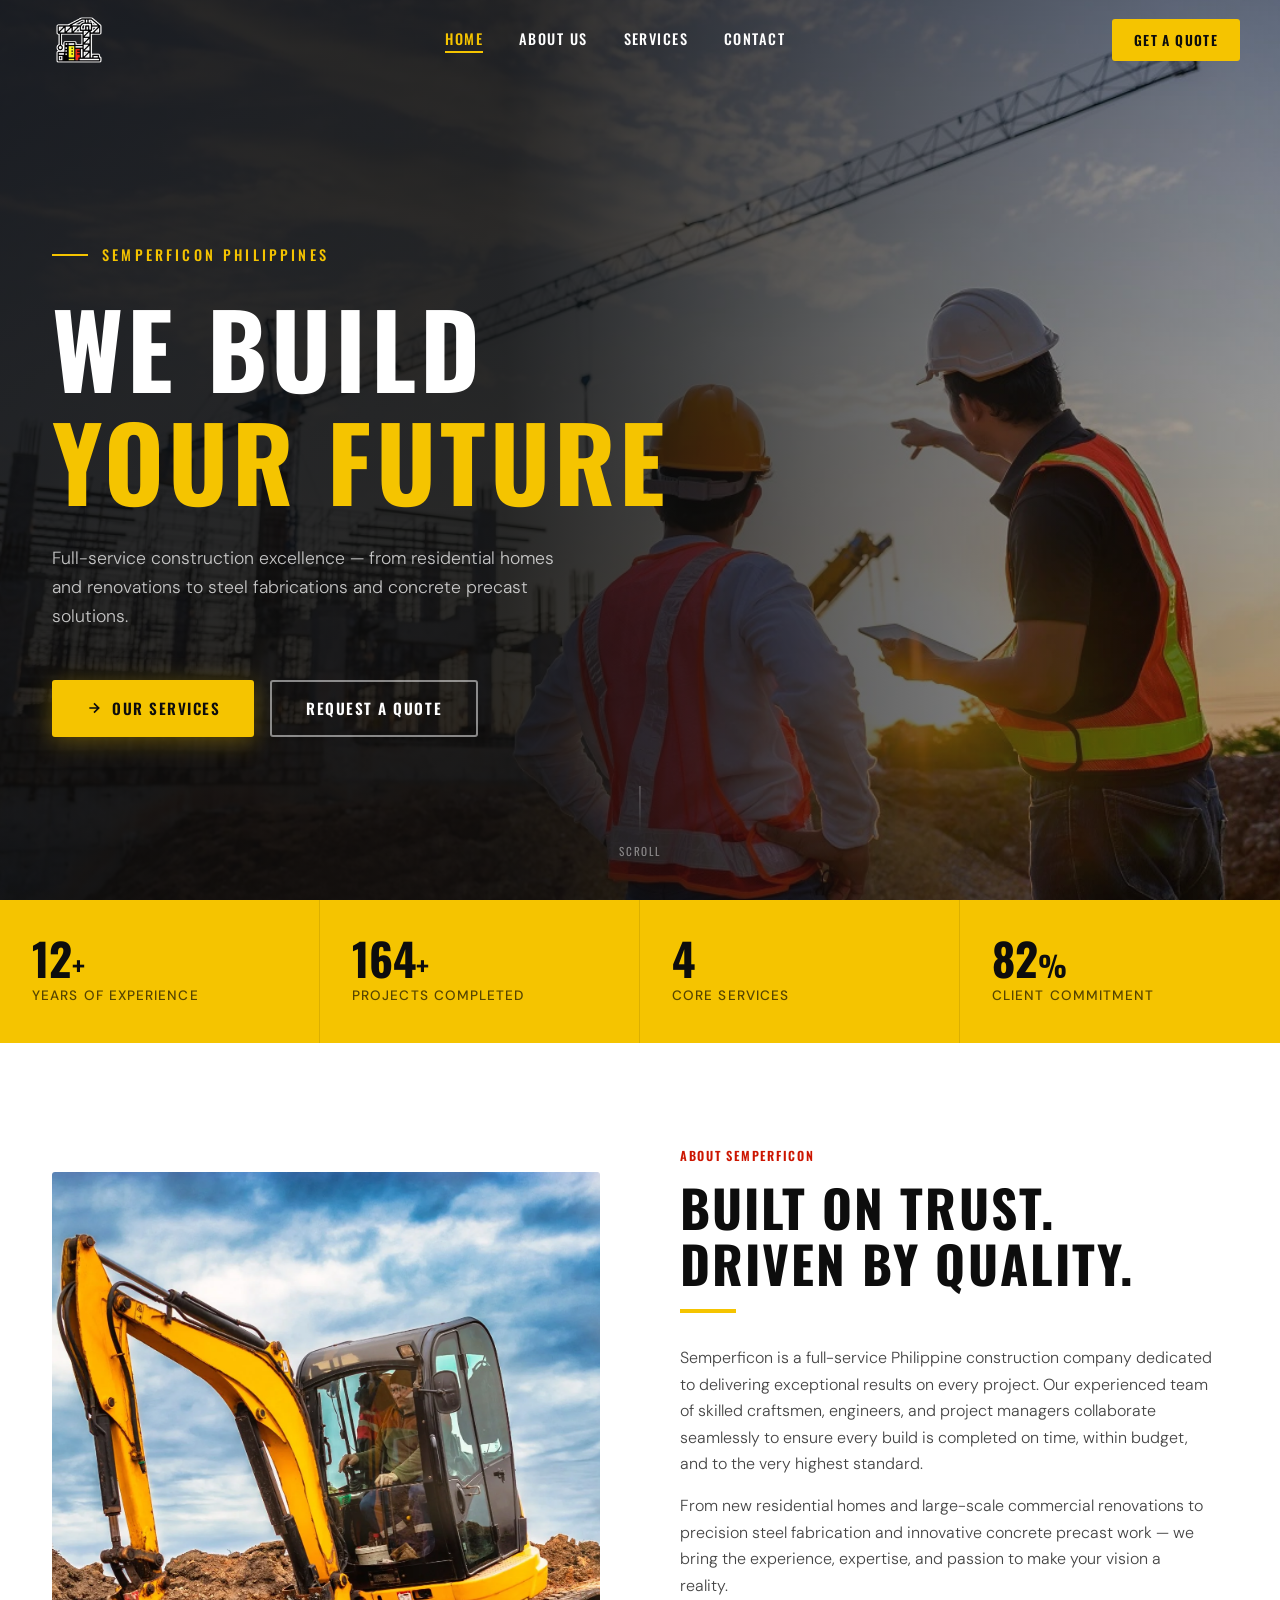
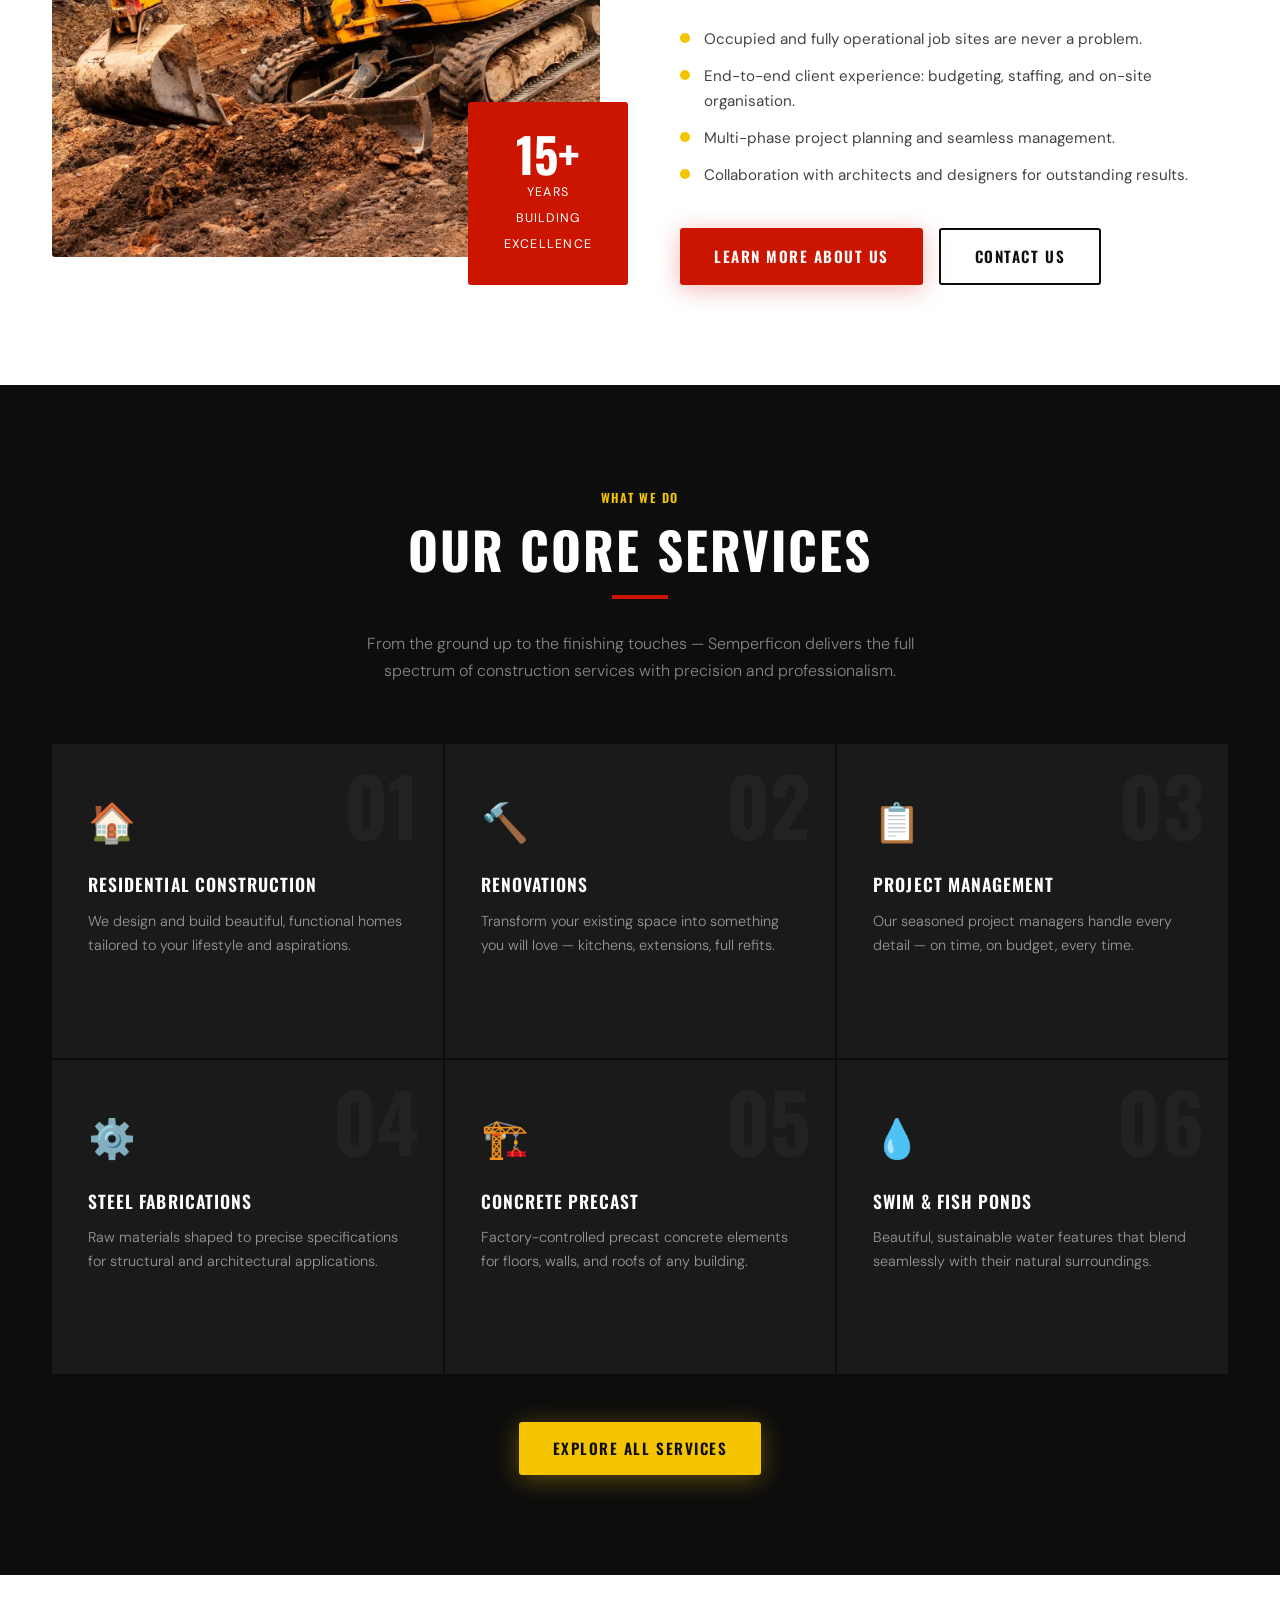
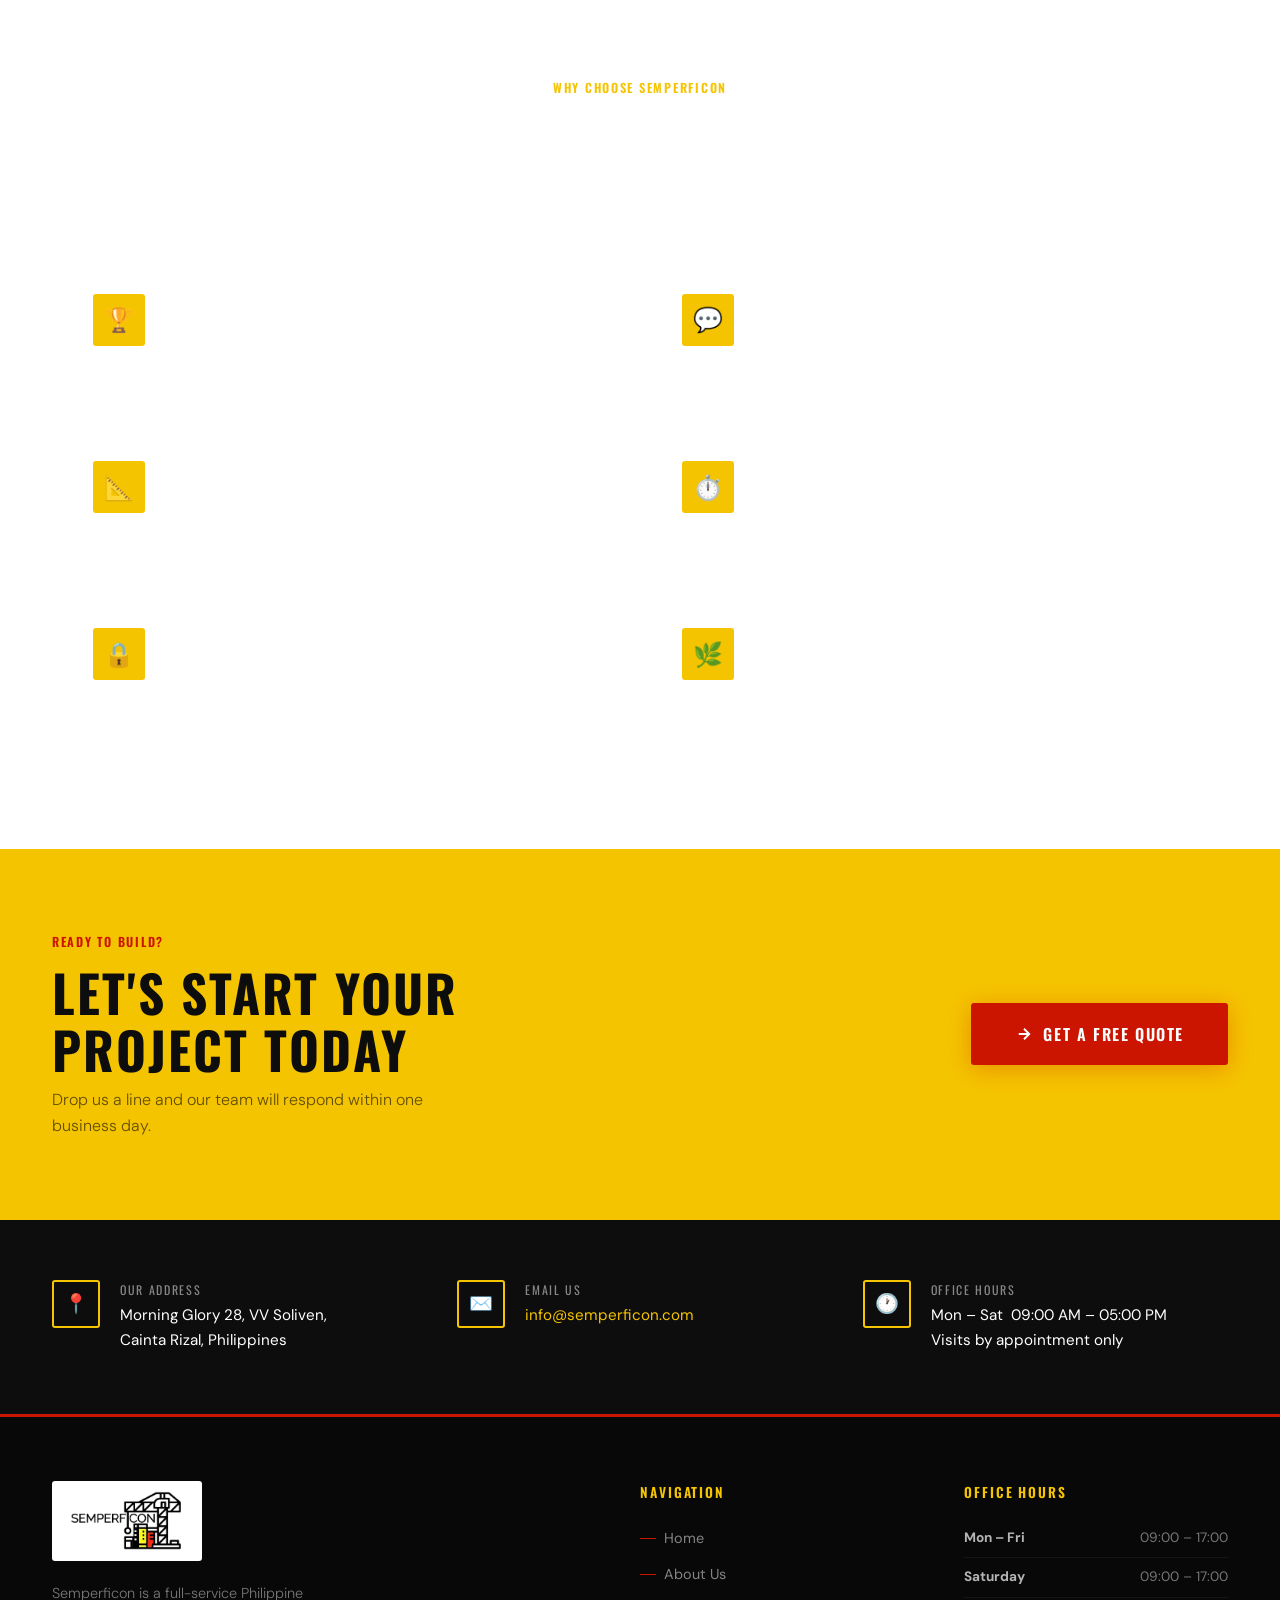
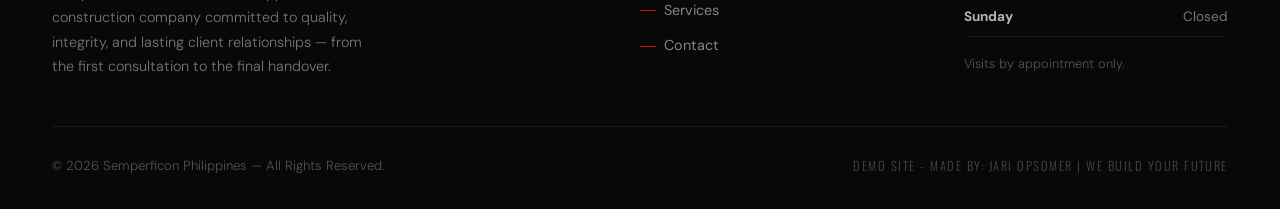
==== commit 34afa67e: "update" ====
--- a/index.html
+++ b/index.html
@@ -349,10 +349,10 @@
           </p>
         </div>
       </div>
-      <div class="footer__bottom">
-        <p class="footer__copy">© 2025 Semperficon Philippines — All Rights Reserved.</p>
-        <p class="footer__tagline">We Build Your Future</p>
-      </div>
+        <div class="footer__bottom">
+            <p class="footer__copy">© 2026 Semperficon Philippines — All Rights Reserved.</p>
+            <p class="footer__tagline">Demo Site - Made By: Jari Opsomer | We Build Your Future</p>
+        </div>
     </div>
   </footer>
 
